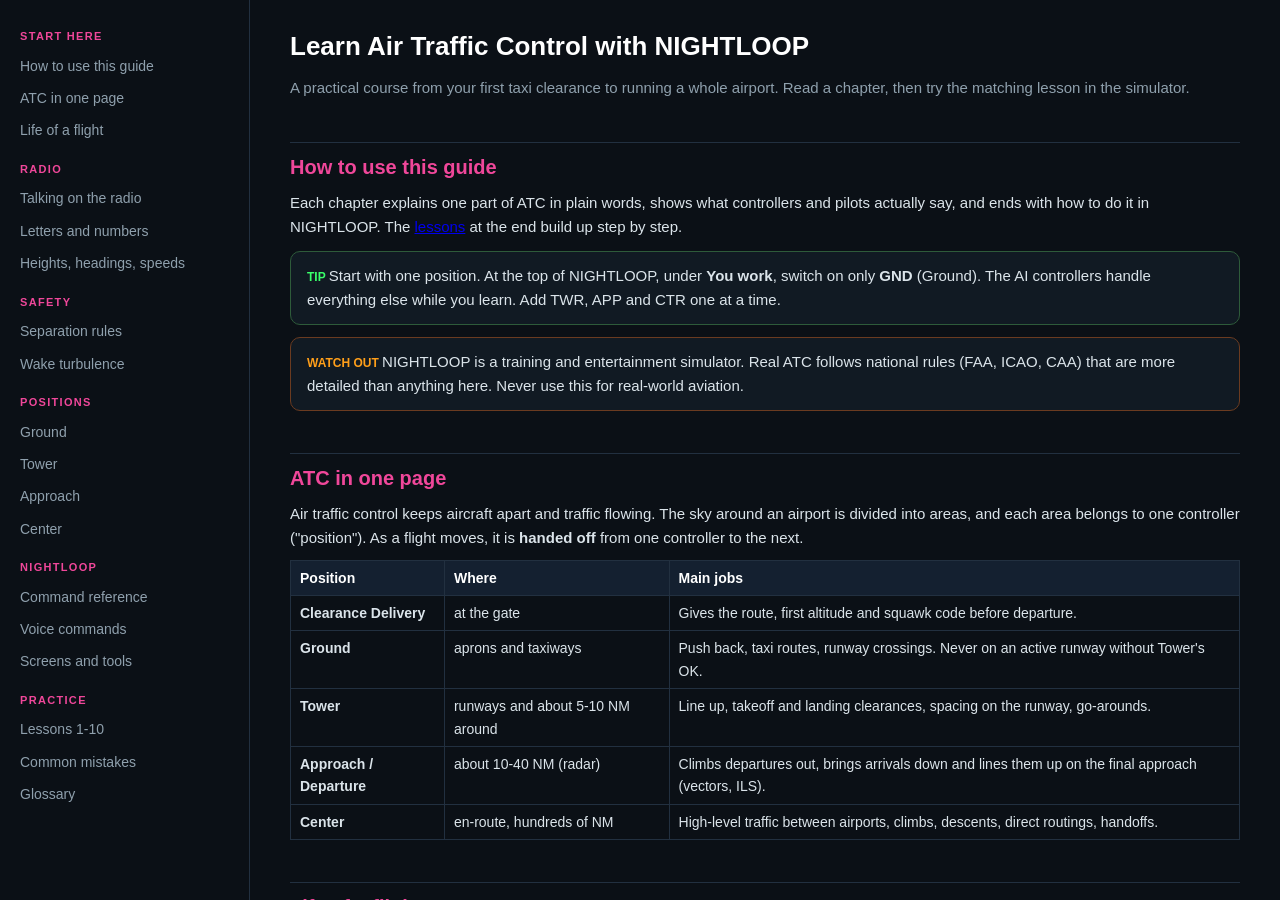
==== app/static/help.html @ 276f6668 "Simulator 1.5: natural voices, realistic airport, training guide, update all data, internet updates " ====
<!DOCTYPE html>
<html lang="en"><head><meta charset="utf-8"><title>Learn ATC with NIGHTLOOP</title>
<style>
:root{--pk:#f0479a;--tx:#dbe4ea;--mu:#8fa0ad;--ln:#223040;--bg:#0b1016;--card:#111a23}
*{box-sizing:border-box}body{margin:0;background:var(--bg);color:var(--tx);font:15px/1.6 "Segoe UI",Arial,sans-serif;display:flex;height:100vh}
nav{width:250px;flex:none;border-right:1px solid var(--ln);overflow:auto;padding:14px 10px}
nav a{display:block;color:var(--mu);text-decoration:none;padding:5px 10px;border-radius:7px;font-size:14px}
nav a:hover{background:#16212c;color:#fff}nav h4{color:var(--pk);font-size:11px;letter-spacing:.12em;margin:14px 10px 4px}
main{flex:1;overflow:auto;padding:26px 40px 80px;scroll-behavior:smooth}
h1{color:#fff;font-size:26px;margin:0 0 4px}h2{color:var(--pk);font-size:20px;margin:42px 0 8px;padding-top:8px;border-top:1px solid var(--ln)}
h3{color:#fff;font-size:16px;margin:20px 0 6px}p{margin:8px 0}.mu{color:var(--mu)}
code,.k{font-family:Consolas,monospace;background:#1a2632;color:#ffd166;padding:1px 6px;border-radius:5px}
table{border-collapse:collapse;width:100%;margin:10px 0;font-size:14px}th,td{border:1px solid var(--ln);padding:6px 9px;text-align:left;vertical-align:top}
th{background:#142030;color:#fff}
.say{background:var(--card);border-left:3px solid var(--pk);padding:8px 12px;margin:8px 0;border-radius:6px}
.say b{color:#7fe9ff}.say i{color:#9dffb0;font-style:normal}
.box{background:var(--card);border:1px solid var(--ln);border-radius:10px;padding:12px 16px;margin:12px 0}
.tip{border-color:#2e5b3a}.tip::before{content:"TIP  ";color:#39ff6a;font-weight:700;font-size:12px}
.warn{border-color:#6b3b20}.warn::before{content:"WATCH OUT  ";color:#ff9f1a;font-weight:700;font-size:12px}
ol li,ul li{margin:4px 0}.flow{display:flex;flex-wrap:wrap;gap:6px;align-items:center;margin:10px 0}
.flow span{background:#16222e;border:1px solid var(--ln);padding:6px 10px;border-radius:8px;font-size:13px}.flow i{color:var(--pk);font-style:normal}
</style></head><body>
<nav>
<h4>START HERE</h4><a href="#intro">How to use this guide</a><a href="#big">ATC in one page</a><a href="#flight">Life of a flight</a>
<h4>RADIO</h4><a href="#radio">Talking on the radio</a><a href="#alpha">Letters and numbers</a><a href="#units">Heights, headings, speeds</a>
<h4>SAFETY</h4><a href="#sep">Separation rules</a><a href="#wake">Wake turbulence</a>
<h4>POSITIONS</h4><a href="#ground">Ground</a><a href="#tower">Tower</a><a href="#approach">Approach</a><a href="#center">Center</a>
<h4>NIGHTLOOP</h4><a href="#cmds">Command reference</a><a href="#voice">Voice commands</a><a href="#screens">Screens and tools</a>
<h4>PRACTICE</h4><a href="#lessons">Lessons 1-10</a><a href="#mistakes">Common mistakes</a><a href="#gloss">Glossary</a>
</nav>
<main>
<h1>Learn Air Traffic Control with NIGHTLOOP</h1>
<p class="mu">A practical course from your first taxi clearance to running a whole airport. Read a chapter, then try the matching lesson in the simulator.</p>

<h2 id="intro">How to use this guide</h2>
<p>Each chapter explains one part of ATC in plain words, shows what controllers and pilots actually say, and ends with how to do it in NIGHTLOOP. The <a href="#lessons">lessons</a> at the end build up step by step.</p>
<div class="box tip">Start with one position. At the top of NIGHTLOOP, under <b>You work</b>, switch on only <b>GND</b> (Ground). The AI controllers handle everything else while you learn. Add TWR, APP and CTR one at a time.</div>
<div class="box warn">NIGHTLOOP is a training and entertainment simulator. Real ATC follows national rules (FAA, ICAO, CAA) that are more detailed than anything here. Never use this for real-world aviation.</div>

<h2 id="big">ATC in one page</h2>
<p>Air traffic control keeps aircraft apart and traffic flowing. The sky around an airport is divided into areas, and each area belongs to one controller ("position"). As a flight moves, it is <b>handed off</b> from one controller to the next.</p>
<table><tr><th>Position</th><th>Where</th><th>Main jobs</th></tr>
<tr><td><b>Clearance Delivery</b></td><td>at the gate</td><td>Gives the route, first altitude and squawk code before departure.</td></tr>
<tr><td><b>Ground</b></td><td>aprons and taxiways</td><td>Push back, taxi routes, runway crossings. Never on an active runway without Tower's OK.</td></tr>
<tr><td><b>Tower</b></td><td>runways and about 5-10 NM around</td><td>Line up, takeoff and landing clearances, spacing on the runway, go-arounds.</td></tr>
<tr><td><b>Approach / Departure</b></td><td>about 10-40 NM (radar)</td><td>Climbs departures out, brings arrivals down and lines them up on the final approach (vectors, ILS).</td></tr>
<tr><td><b>Center</b></td><td>en-route, hundreds of NM</td><td>High-level traffic between airports, climbs, descents, direct routings, handoffs.</td></tr></table>

<h2 id="flight">Life of a flight</h2>
<div class="flow"><span>Gate</span><i>&rarr;</i><span>Ground: push back, taxi</span><i>&rarr;</i><span>Tower: line up, takeoff</span><i>&rarr;</i><span>Departure / Center: climb, cruise</span><i>&rarr;</i><span>Center: descend</span><i>&rarr;</i><span>Approach: vectors, ILS</span><i>&rarr;</i><span>Tower: cleared to land</span><i>&rarr;</i><span>Ground: taxi to gate</span></div>
<p>In NIGHTLOOP you see exactly this: departures call Ground from a gate, Tower when holding short, then climb away; arrivals call Center, then Approach at 40 NM, Tower at 6 NM final, and Ground after leaving the runway.</p>

<h2 id="radio">Talking on the radio</h2>
<p>Radio time is precious, so messages follow a fixed order: <b>who you call, who you are, the message</b>. Controllers start with the callsign.</p>
<div class="say"><b>ATC:</b> United 4527, turn left heading two seven zero, descend and maintain five thousand.<br><i>Pilot:</i> Left heading two seven zero, down to five thousand, United 4527.</div>
<ul><li><b>Readback:</b> pilots repeat every instruction about headings, altitudes, speeds, runways, hold-short and clearances. The controller must check the readback is correct.</li>
<li><b>Callsign:</b> airline radio name + flight number ("Speedbird 123" = British Airways 123, "Lufthansa", "American", "Delta"...). NIGHTLOOP shows the ICAO code (BAW123) on the radar but speaks the radio name.</li>
<li><b>Keep it short:</b> one or two instructions per call is normal; three is the most.</li>
<li><b>"Say again"</b> = repeat. <b>"Roger"</b> = received. <b>"Wilco"</b> = will comply. <b>"Affirm"</b> = yes. <b>"Negative"</b> = no. <b>"Standby"</b> = wait.</li></ul>

<h2 id="alpha">Letters and numbers</h2>
<table><tr><th>A</th><td>Alpha</td><th>H</th><td>Hotel</td><th>O</th><td>Oscar</td><th>V</th><td>Victor</td></tr>
<tr><th>B</th><td>Bravo</td><th>I</th><td>India</td><th>P</th><td>Papa</td><th>W</th><td>Whiskey</td></tr>
<tr><th>C</th><td>Charlie</td><th>J</th><td>Juliett</td><th>Q</th><td>Quebec</td><th>X</th><td>X-ray</td></tr>
<tr><th>D</th><td>Delta</td><th>K</th><td>Kilo</td><th>R</th><td>Romeo</td><th>Y</th><td>Yankee</td></tr>
<tr><th>E</th><td>Echo</td><th>L</th><td>Lima</td><th>S</th><td>Sierra</td><th>Z</th><td>Zulu</td></tr>
<tr><th>F</th><td>Foxtrot</td><th>M</th><td>Mike</td><th>T</th><td>Tango</td><th></th><td></td></tr>
<tr><th>G</th><td>Golf</td><th>N</th><td>November</td><th>U</th><td>Uniform</td><th></th><td></td></tr></table>
<p>Numbers are said digit by digit: 270 = "two seven zero", 4527 = "four five two seven". Nine is "niner" so it is not confused with the German "nein". Taxiways use letters: "taxi via Bravo, Charlie One".</p>

<h2 id="units">Heights, headings, speeds</h2>
<table><tr><th>What</th><th>How it is said</th><th>NIGHTLOOP command</th></tr>
<tr><td>Altitude below 18,000 ft (USA transition altitude)</td><td>"five thousand", "one one thousand five hundred"</td><td><code>A050</code> or <code>A5000</code></td></tr>
<tr><td>Flight level (18,000 ft and above)</td><td>"flight level three five zero" = 35,000 ft</td><td><code>FL350</code></td></tr>
<tr><td>Heading (compass, degrees)</td><td>"turn left heading two seven zero"</td><td><code>L270</code>, <code>R090</code>, <code>H180</code></td></tr>
<tr><td>Speed (knots)</td><td>"reduce speed to two one zero"</td><td><code>S210</code>, <code>SR</code> = normal speed</td></tr>
<tr><td>Runway</td><td>"runway one zero left" (10L, heading about 100°)</td><td><code>ILS 10L</code>, <code>TAXI 10L</code></td></tr></table>
<p>Runway numbers are the magnetic heading divided by ten. Parallel runways get L, C, R (left, center, right). Each runway has two ends: 10L in one direction is 28R in the other.</p>

<h2 id="sep">Separation rules</h2>
<p>Separation is the minimum distance between two aircraft. If <b>either</b> the horizontal <b>or</b> the vertical gap is big enough, they are separated.</p>
<table><tr><th>Where</th><th>Horizontal</th><th>Vertical</th></tr>
<tr><td>Approach / Tower radar (near the airport)</td><td>3 NM</td><td>1,000 ft</td></tr>
<tr><td>Center (en-route radar)</td><td>5 NM</td><td>1,000 ft (2,000 ft above FL410)</td></tr>
<tr><td>Same runway</td><td colspan="2">Only one aircraft on the runway at a time (landing aircraft must have the runway free before it crosses the threshold).</td></tr></table>
<p>NIGHTLOOP's red <b>conflict bar</b> warns when two AI planes come closer than 3 NM <i>and</i> 1,000 ft, or will within a minute. It explains the conflict and suggests a fix (<b>Fix it</b> button).</p>
<p>Ways to fix a conflict, in order of preference: <b>altitude</b> (climb one, descend the other), <b>heading</b> (turn one 20-30° away), <b>speed</b> (slow the one behind). The eastbound/westbound rule helps en-route: eastbound flights fly odd thousands (FL330, 350, 370), westbound even (FL340, 360, 380).</p>

<h2 id="wake">Wake turbulence</h2>
<p>Big aircraft leave strong whirlwinds behind them. A small plane behind a heavy one needs extra space: about 4-6 NM on final, or 2-3 minutes between departures on the same runway. NIGHTLOOP's AI Tower waits 75 s between departures and the AI Approach keeps about 5 NM between arrivals.</p>

<h2 id="ground">Ground control</h2>
<p>Ground controls everything moving on the taxiways and aprons. Ground never lets a plane onto a runway: crossing a runway needs a clear "cross runway ..." instruction (from Tower in the real world).</p>
<h3>Typical exchange</h3>
<div class="say"><i>Pilot:</i> Ground, Cathay 3522, gate F10, ready to push and start.<br><b>GND:</b> Cathay 3522, push back approved.<br><i>Pilot:</i> Push back complete, ready to taxi.<br><b>GND:</b> Cathay 3522, runway one zero left, taxi via Bravo, Charlie One, Alpha, hold short runway one zero center.<br><i>Pilot:</i> (stops before 10C) holding short runway one zero center.<br><b>GND:</b> Cathay 3522, cross runway one zero center.</div>
<h3>In NIGHTLOOP</h3>
<ol><li>Open the <b>Ground</b> window (house icon). Planes waiting for you are listed on the right.</li>
<li><b>Push back</b> button (or type <code>PB</code>), then <b>Taxi</b> (<code>TAXI</code> uses the active runway).</li>
<li>To choose the route yourself: <b>Route</b> &rarr; click the yellow taxiway names in order &rarr; <b>Send taxi</b>. Or type <code>TAXI 10L VIA B C1 A</code>.</li>
<li>Planes stop 75 m before runways they must cross; press <b>Cross</b> (<code>CROSS</code>) when no one is landing or taking off there.</li>
<li><code>HOLD</code> stops a taxiing plane (traffic conflict), <code>CONT</code> continues.</li>
<li>Arrivals call "clear of runway, request taxi to gate": <b>Taxi to gate</b> (<code>TAXI</code> or <code>TAXI C17</code>).</li></ol>
<div class="box tip">Look ahead: before crossing, check the Tower list for arrivals within 4 NM of that runway.</div>

<h2 id="tower">Tower</h2>
<p>Tower owns the runways. Its two key decisions: <b>who may use the runway now</b>, and <b>is it safe</b>.</p>
<div class="say"><i>Pilot:</i> Tower, Speedbird 123, holding short runway one zero left, ready for departure.<br><b>TWR:</b> Speedbird 123, runway one zero left, line up and wait.<br><b>TWR:</b> Speedbird 123, runway one zero left, cleared for takeoff.<br>...<br><i>Pilot:</i> Tower, American 55, six miles final runway one zero left.<br><b>TWR:</b> American 55, runway one zero left, cleared to land.</div>
<ul><li>Never clear a takeoff if an arrival is closer than about 3-4 NM, or the runway is occupied.</li>
<li>Give the landing clearance by 2 NM final. A plane without clearance <b>goes around</b> (climbs away and comes back).</li>
<li>Go-around: <code>GA</code> - use it when the runway will not be free in time.</li></ul>
<h3>In NIGHTLOOP</h3>
<p>Tower window: departures waiting and arrivals on approach are listed with buttons. Commands: <code>LUAW</code> (line up and wait), <code>CTO</code> (cleared for takeoff, optionally <code>CTO H250 A050</code> for a heading and altitude after takeoff), <code>CL</code> (cleared to land), <code>GA</code> (go around). The runway status line tells you which runway is occupied.</p>

<h2 id="approach">Approach</h2>
<p>Approach turns a stream of arrivals from all directions into a neat line on the final approach, about 5 NM apart, ending on the ILS (a radio beam that guides the plane to the runway).</p>
<h3>The classic pattern</h3>
<p><b>Downwind</b> (flying opposite to the landing direction, beside the airport) &rarr; <b>base</b> (turn 90°) &rarr; <b>intercept</b> (about 30° to the final course) &rarr; <b>established</b> on the localizer &rarr; descend on the glide slope.</p>
<div class="say"><b>APP:</b> Delta 12, turn left heading one two zero, descend and maintain three thousand.<br><b>APP:</b> Delta 12, turn right heading zero seven zero, maintain three thousand until established, cleared ILS runway one zero left approach.<br><b>APP:</b> Delta 12, contact Tower.</div>
<ul><li>Intercept angle: 30° or less, at least 2 NM before the final approach fix (about 8-10 NM from the runway).</li>
<li>Typical altitudes: 3,000 ft above the airport at 10 NM; speed 210 kt on downwind, 180 on base, 170 to the final fix.</li>
<li>Spacing: use speed first (<code>S170</code>), then a wider turn, then a 360 if needed.</li></ul>
<h3>In NIGHTLOOP</h3>
<p>Switch on <b>APP</b> under "You work". Arrivals call at 40 NM and hold at 18 NM if you ignore them. Give headings (<code>L120</code>), altitudes (<code>A030</code>), then <code>ILS 10L</code> (they intercept by themselves when the angle is 30° or less). The Approach window shows the 40 NM zone, range rings and dashed extended centerlines of the active runways.</p>

<h2 id="center">Center</h2>
<p>Center works high-altitude traffic over large areas: climbing departures to cruise, keeping crossing traffic apart, descending arrivals in time and handing them to Approach.</p>
<div class="say"><i>Pilot:</i> Center, Lufthansa 4283, flight level three five zero.<br><b>CTR:</b> Lufthansa 4283, descend and maintain flight level two four zero.<br><b>CTR:</b> Lufthansa 4283, proceed direct Oscar Bravo Kilo, contact Chicago Approach.</div>
<ul><li>Start descents about 100-120 NM out (3 NM per 1,000 ft is a good rule).</li>
<li>Hand arrivals to Approach below about FL110 and before 40 NM: <code>HO</code>.</li>
<li><code>D OBK</code> sends a plane direct to a radio beacon or airport.</li></ul>

<h2 id="cmds">NIGHTLOOP command reference</h2>
<p>Select a plane (click it), then type in the comms box, or start with the callsign: <code>UAL4527 L270 A050</code>.</p>
<table><tr><th>Command</th><th>Meaning</th></tr>
<tr><td><code>H270</code> <code>L270</code> <code>R270</code></td><td>Fly heading 270 (shortest turn / turn left / turn right)</td></tr>
<tr><td><code>A050</code> <code>A5000</code> <code>FL350</code></td><td>Climb or descend to 5,000 ft / flight level 350</td></tr>
<tr><td><code>S210</code> <code>SR</code></td><td>Speed 210 kt / resume normal speed</td></tr>
<tr><td><code>D KORD</code> <code>D OBK</code></td><td>Proceed direct to an airport or radio beacon</td></tr>
<tr><td><code>ILS 10L</code></td><td>Cleared ILS approach runway 10L</td></tr>
<tr><td><code>RON</code></td><td>Resume own navigation (fly the flight plan)</td></tr>
<tr><td><code>HO</code></td><td>Hand off (to Approach for arrivals, next Center for others)</td></tr>
<tr><td><code>LUAW</code> <code>CTO</code> <code>CL</code> <code>GA</code></td><td>Line up and wait / cleared for takeoff / cleared to land / go around</td></tr>
<tr><td><code>PB</code> <code>TAXI</code> <code>TAXI 10L VIA B A</code> <code>TAXI C17</code></td><td>Push back / taxi (runway or gate, optional route)</td></tr>
<tr><td><code>HOLD</code> <code>CONT</code> <code>CROSS</code></td><td>Hold position / continue taxi / cross the runway ahead</td></tr></table>

<h2 id="voice">Voice commands</h2>
<p>Hold the push-to-talk key (<span class="k">`</span> by default, or the mic button, a mouse side button, a joystick button or the headset button - Settings &gt; Voice) and speak like a controller:</p>
<div class="say"><b>You:</b> "United four five two seven, turn left heading two seven zero, descend and maintain five thousand"</div>
<ul><li>Say numbers digit by digit, letters with the alphabet ("Oscar Bravo Kilo").</li>
<li>Without a callsign the command goes to the selected plane.</li>
<li>The comms log shows what was heard and the command it became. If it misheard, just say it again a bit slower.</li>
<li>Settings &gt; Voice &gt; <b>Test microphone</b> checks your microphone.</li></ul>

<h2 id="screens">Screens and tools</h2>
<ul><li><b>Left bar:</b> World, Center, Approach, Ground, Tower windows; this guide (book icon).</li>
<li><b>Windows 1-4:</b> split the screen; each window's header menu chooses its task; the square button opens a window on its own (second monitor).</li>
<li><b>Data blocks:</b> callsign, then flight level (e.g. 350 = FL350), climb/descent arrow, speed/10, aircraft type; a third line shows your last instruction.</li>
<li><b>Colours:</b> green AI (controllable), cyan VATSIM, amber IVAO, magenta real-world ADS-B (watch only; use <b>Shadow</b> to make a controllable copy).</li>
<li><b>Settings &gt; Updates &gt; Update all data</b> downloads airports, maps and traffic again.</li></ul>

<h2 id="lessons">Practice lessons</h2>
<div class="box"><h3>Lesson 1 - Your first pushback and taxi</h3><p>You work: GND only. Open Ground. Push back the first plane, then Taxi. Watch it reach the runway and Tower (AI) take over.</p></div>
<div class="box"><h3>Lesson 2 - Choose the taxi route</h3><p>Use Route and click the taxiways yourself. Try a route that crosses a runway; press Cross only when the runway is clear.</p></div>
<div class="box"><h3>Lesson 3 - A busy ramp</h3><p>Handle four departures at once. Use HOLD to stop one plane so another can pass.</p></div>
<div class="box"><h3>Lesson 4 - Tower departures</h3><p>You work: TWR (Ground on AI). Line up and clear departures with 75 s or more between them.</p></div>
<div class="box"><h3>Lesson 5 - Mixing arrivals and departures</h3><p>Clear departures between arrivals: only when the next arrival is more than 4 NM out. Clear every arrival to land by 2 NM.</p></div>
<div class="box"><h3>Lesson 6 - Your first vectors</h3><p>You work: APP. Take one arrival: heading to downwind, descend to 3,000 ft, base turn, intercept heading 30° to final, ILS clearance.</p></div>
<div class="box"><h3>Lesson 7 - Spacing</h3><p>Two arrivals at once: keep 5 NM between them using speed (S170) and a longer downwind.</p></div>
<div class="box"><h3>Lesson 8 - Center descents</h3><p>You work: CTR. Descend arrivals early enough to be below FL110 at 40 NM, then hand off (HO).</p></div>
<div class="box"><h3>Lesson 9 - Fixing conflicts</h3><p>When the red bar appears, read it, decide your own fix before pressing Fix it, then compare.</p></div>
<div class="box"><h3>Lesson 10 - The whole airport</h3><p>Turn on all four positions. Raise AI flights to 400 and the home share to 25 % in Settings &gt; AI for a real rush.</p></div>

<h2 id="mistakes">Common mistakes</h2>
<ul><li>Forgetting the landing clearance - the plane goes around. Watch the "6 miles final" calls.</li>
<li>Intercepting the localizer at more than 30° - the plane flies through it.</li>
<li>Descending too late - arrivals arrive too high for the approach.</li>
<li>Crossing a runway with an arrival on short final.</li>
<li>Giving too many instructions in one call.</li></ul>

<h2 id="gloss">Glossary</h2>
<table>
<tr><td><b>ADS-B</b></td><td>Aircraft broadcast their own GPS position; used for the real-world traffic.</td></tr>
<tr><td><b>Apron / ramp</b></td><td>Parking area with gates and stands.</td></tr>
<tr><td><b>Established</b></td><td>Flying exactly on the final approach course.</td></tr>
<tr><td><b>FAF</b></td><td>Final approach fix, where the final descent starts (about 5-6 NM out).</td></tr>
<tr><td><b>Go-around</b></td><td>Aborted landing: climb away and try again.</td></tr>
<tr><td><b>Handoff</b></td><td>Passing a flight to the next controller.</td></tr>
<tr><td><b>Hold short</b></td><td>Stop before a runway (red bars on the map).</td></tr>
<tr><td><b>ILS</b></td><td>Instrument Landing System: localizer (left/right) + glide slope (up/down).</td></tr>
<tr><td><b>NM</b></td><td>Nautical mile = 1.852 km.</td></tr>
<tr><td><b>Squawk</b></td><td>4-digit transponder code. 7500 hijack, 7600 radio failure, 7700 emergency.</td></tr>
<tr><td><b>Vectors</b></td><td>Headings given by the controller instead of the planned route.</td></tr>
</table>
<p class="mu" style="margin-top:40px">NIGHTLOOP training guide - for simulation only.</p>
</main></body></html>
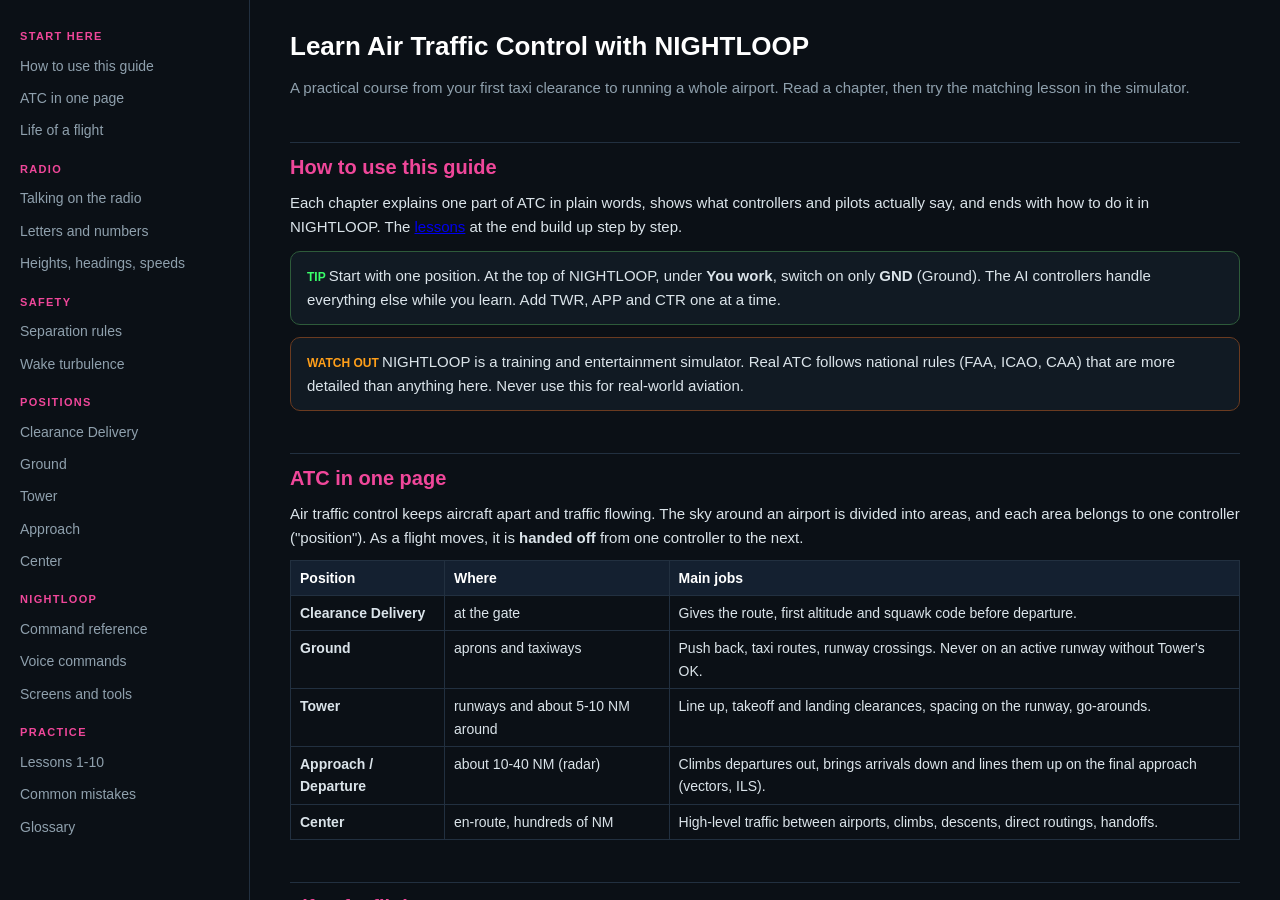
==== commit 9ade2dd7: "Simulator 1.6: clearance delivery, squawks, frequencies, live weather/ATIS, phonetic phrasing, AI co" ====
--- a/app/static/help.html
+++ b/app/static/help.html
@@ -24,7 +24,7 @@
 <h4>START HERE</h4><a href="#intro">How to use this guide</a><a href="#big">ATC in one page</a><a href="#flight">Life of a flight</a>
 <h4>RADIO</h4><a href="#radio">Talking on the radio</a><a href="#alpha">Letters and numbers</a><a href="#units">Heights, headings, speeds</a>
 <h4>SAFETY</h4><a href="#sep">Separation rules</a><a href="#wake">Wake turbulence</a>
-<h4>POSITIONS</h4><a href="#ground">Ground</a><a href="#tower">Tower</a><a href="#approach">Approach</a><a href="#center">Center</a>
+<h4>POSITIONS</h4><a href="#delivery">Clearance Delivery</a><a href="#ground">Ground</a><a href="#tower">Tower</a><a href="#approach">Approach</a><a href="#center">Center</a>
 <h4>NIGHTLOOP</h4><a href="#cmds">Command reference</a><a href="#voice">Voice commands</a><a href="#screens">Screens and tools</a>
 <h4>PRACTICE</h4><a href="#lessons">Lessons 1-10</a><a href="#mistakes">Common mistakes</a><a href="#gloss">Glossary</a>
 </nav>
@@ -88,6 +88,21 @@
 
 <h2 id="wake">Wake turbulence</h2>
 <p>Big aircraft leave strong whirlwinds behind them. A small plane behind a heavy one needs extra space: about 4-6 NM on final, or 2-3 minutes between departures on the same runway. NIGHTLOOP's AI Tower waits 75 s between departures and the AI Approach keeps about 5 NM between arrivals.</p>
+
+<h2 id="delivery">Clearance Delivery, squawk, frequencies and ATIS</h2>
+<p>Before an airliner moves, it needs its <b>IFR clearance</b>: permission to fly its filed route, with the first altitude, the departure frequency and a <b>squawk code</b> (a 4-digit transponder code that identifies it on radar; digits 0-7 only).</p>
+<p>The easy way to remember the parts is <b>C-R-A-F-T</b>: <b>C</b>learance limit (destination), <b>R</b>oute, <b>A</b>ltitude (initial, and the expected cruise level), <b>F</b>requency (departure), <b>T</b>ransponder (squawk).</p>
+<div class="say"><i>Pilot:</i> Clearance, JetBlue 4513, gate Mike Two Seven, IFR to Kennedy, information Bravo, request clearance.<br>
+<b>DEL:</b> JetBlue 4513, cleared to Kennedy airport as filed, climb and maintain five thousand, expect flight level three five zero one zero minutes after departure, departure frequency one two five decimal four, squawk four five two one.<br>
+<i>Pilot:</i> Cleared to Kennedy as filed, five thousand, expect flight level three five zero, one two five decimal four, squawk four five two one, JetBlue 4513.</div>
+<ul><li><b>ATIS</b> is a recorded weather and runway broadcast. Each new version gets a letter (Alpha, Bravo...). Pilots say "information Bravo" to show they have it. NIGHTLOOP builds the ATIS from the real weather report (METAR) of your airport - see the weather box at the top (wind, altimeter); hover it for the frequencies.</li>
+<li><b>Frequencies</b> are the real ones of the airport where known (Clearance, Ground, Tower, Departure, Approach), e.g. "contact Tower one one eight decimal three".</li>
+<li><b>Altimeter</b> (USA, inches: "altimeter two niner niner two") or <b>QNH</b> (elsewhere, hectopascals: "QNH one zero one three") lets pilots set the correct height.</li></ul>
+<h3>In NIGHTLOOP</h3>
+<p>Switch on <b>DEL</b> under "You work". Departures call "request clearance" from the gate (Ground window list shows <b>Clearance</b>). Press it to give the standard clearance, or on the plane card fill in initial altitude, cruise level and squawk. Typed: <code>CLR</code> or <code>CLR A050 FL350 SQ4521</code>. After the clearance the pilot calls Ground. When DEL is AI, the AI gives the clearance and you hear it in the Ground window.</p>
+<h3>The full takeoff clearance</h3>
+<div class="say"><b>TWR:</b> JetBlue 4513, wind two seven zero at one zero, runway two eight right, cleared for takeoff.<br><i>Pilot:</i> Cleared for takeoff two eight right, JetBlue 4513.<br><b>TWR:</b> JetBlue 4513, contact Chicago Departure one two five decimal four, good day.</div>
+<p>In NIGHTLOOP the wind is added automatically from the live weather. After takeoff give <code>HO</code> to send the plane to Departure (Tower's handoff); if you forget, it switches by itself after a minute.</p>
 
 <h2 id="ground">Ground control</h2>
 <p>Ground controls everything moving on the taxiways and aprons. Ground never lets a plane onto a runway: crossing a runway needs a clear "cross runway ..." instruction (from Tower in the real world).</p>
@@ -154,6 +169,8 @@
 <h2 id="screens">Screens and tools</h2>
 <ul><li><b>Left bar:</b> World, Center, Approach, Ground, Tower windows; this guide (book icon).</li>
 <li><b>Windows 1-4:</b> split the screen; each window's header menu chooses its task; the square button opens a window on its own (second monitor).</li>
+<li><b>Learn window:</b> this guide can sit next to the radar - book icon then "Open next to the radar", or choose LEARN ATC in any window's menu.</li>
+<li><b>Hearing other positions:</b> when you work GND/TWR and open the APP or CTR window, you hear the AI controllers of those positions (Settings &gt; Voice).</li>
 <li><b>Data blocks:</b> callsign, then flight level (e.g. 350 = FL350), climb/descent arrow, speed/10, aircraft type; a third line shows your last instruction.</li>
 <li><b>Colours:</b> green AI (controllable), cyan VATSIM, amber IVAO, magenta real-world ADS-B (watch only; use <b>Shadow</b> to make a controllable copy).</li>
 <li><b>Settings &gt; Updates &gt; Update all data</b> downloads airports, maps and traffic again.</li></ul>
